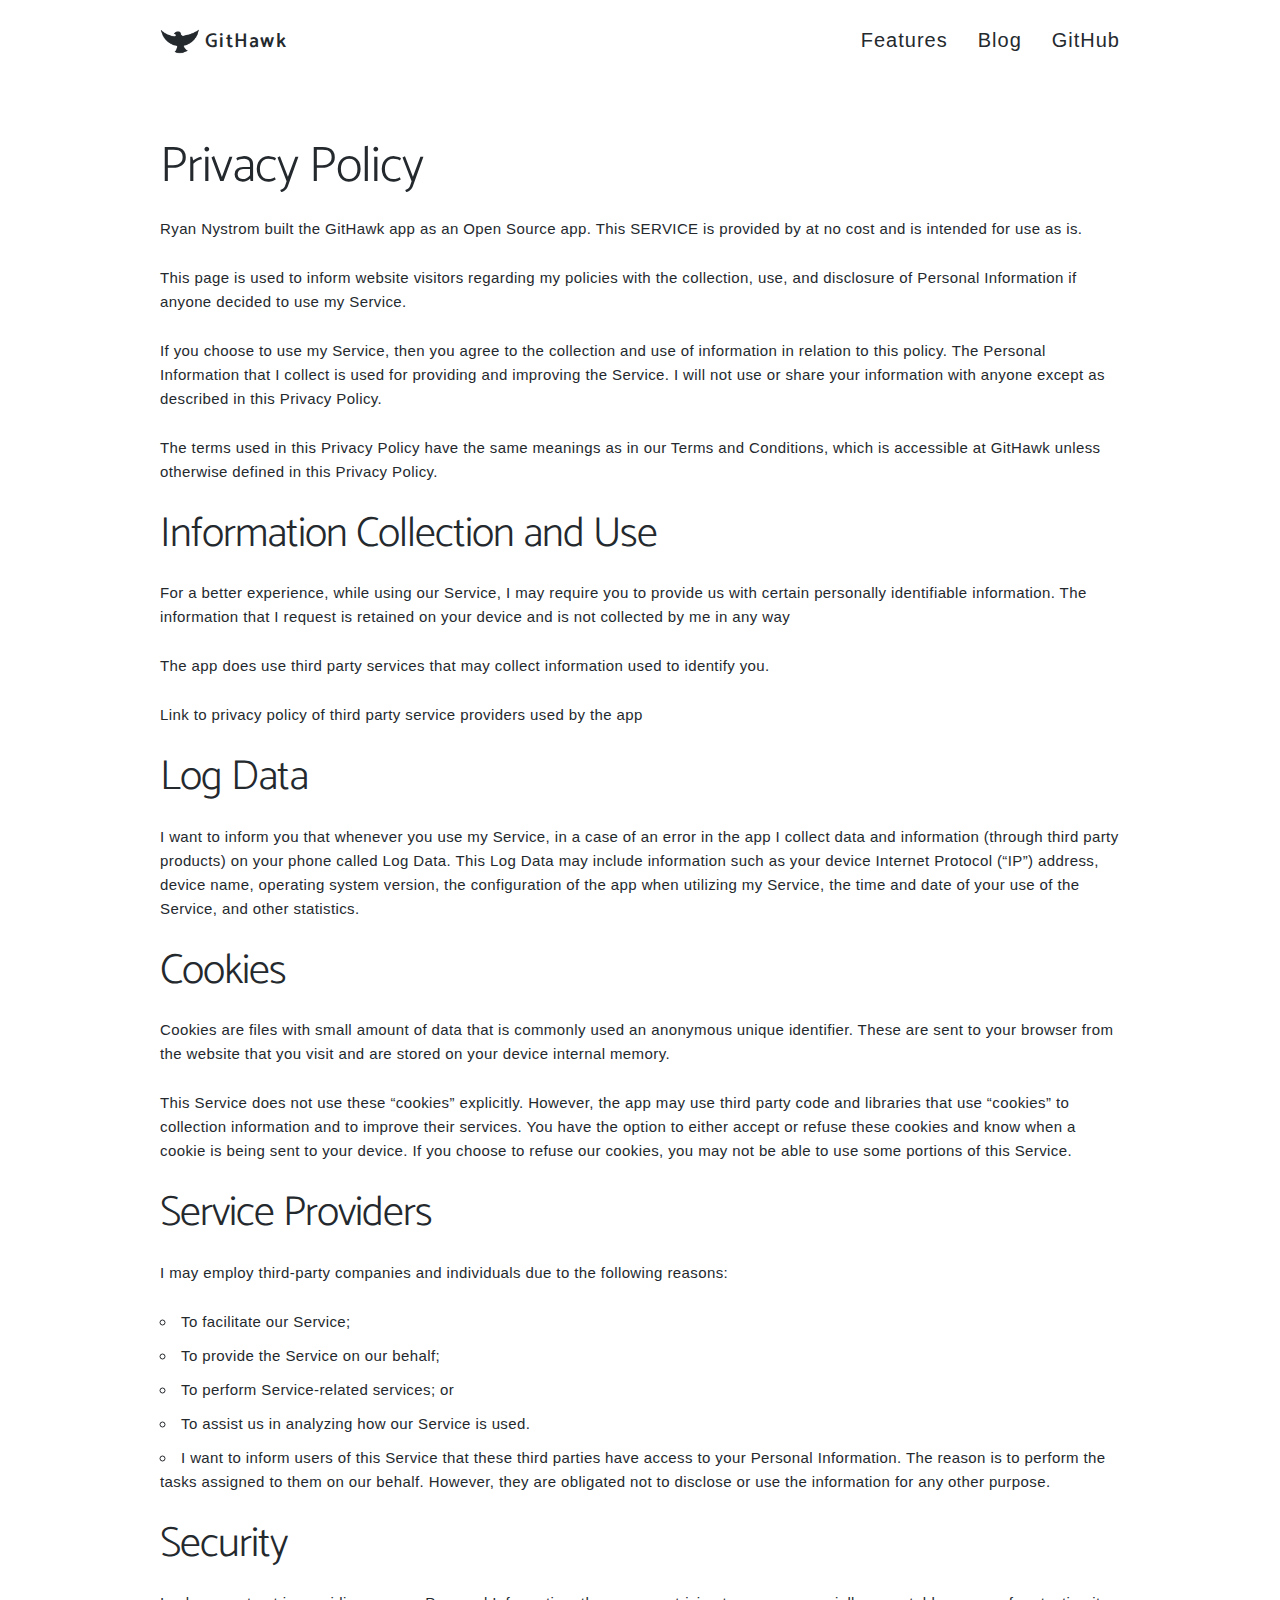
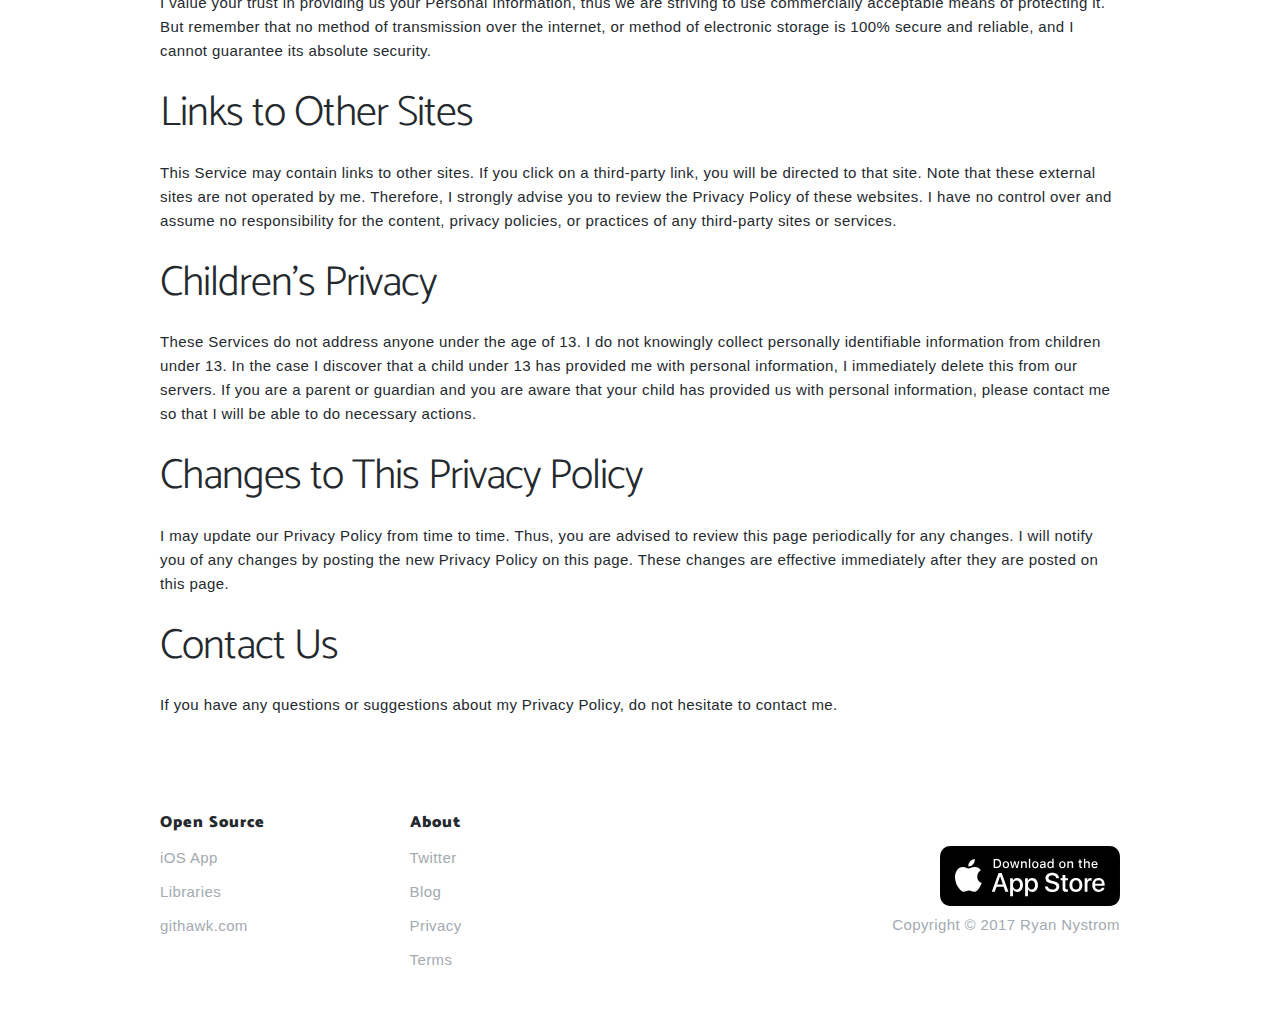
==== privacy.html @ 4fc364b2 "Total redesign" ====
<!DOCTYPE html>
<html lang="en">
<head>

  <!-- Basic Page Needs
  –––––––––––––––––––––––––––––––––––––––––––––––––– -->
  <meta charset="utf-8">
  <title>GitHawk - Privacy</title>
  <meta name="author" content="Ryan Nystrom">
  <meta name="description" content="The simplest GitHub notifications manager for iOS.">
  <meta name="keywords" content="github,ios,app,githawk,notification,open,source,manager,project,iphone">

  <!-- Mobile Specific Metas
  –––––––––––––––––––––––––––––––––––––––––––––––––– -->
  <meta name="viewport" content="width=device-width, initial-scale=1">

  <!-- FONT
  –––––––––––––––––––––––––––––––––––––––––––––––––– -->
  <link href="https://fonts.googleapis.com/css?family=Catamaran" rel="stylesheet">

  <!-- CSS
  –––––––––––––––––––––––––––––––––––––––––––––––––– -->
  <link rel="stylesheet" href="css/normalize.css">
  <link rel="stylesheet" href="css/skeleton.css">
  <link rel="stylesheet" href="css/style.css">

  <!-- Favicon
  –––––––––––––––––––––––––––––––––––––––––––––––––– -->
  <link rel="icon" href="images/favicon_16x16.png" sizes="16x16" type="image/png">
  <link rel="icon" href="images/favicon_32x32.png" sizes="32x32" type="image/png">
  <link rel="icon" href="images/favicon_64x64.png" sizes="64x64" type="image/png">
  <link rel="icon" href="images/favicon_128x128.png" sizes="128x128" type="image/png">

  <!-- Google Analytics
  –––––––––––––––––––––––––––––––––––––––––––––––––– -->
  <meta name="google-site-verification" content="r3MoSMlvoUeSAnNSJwop6cSPimkjlE3eJ98oXfRuu4M" />
  <script>
      (function(i,s,o,g,r,a,m){i['GoogleAnalyticsObject']=r;i[r]=i[r]||function(){
      (i[r].q=i[r].q||[]).push(arguments)},i[r].l=1*new Date();a=s.createElement(o),
      m=s.getElementsByTagName(o)[0];a.async=1;a.src=g;m.parentNode.insertBefore(a,m)
      })(window,document,'script','https://www.google-analytics.com/analytics.js','ga');

      ga('create', 'UA-103615039-1', 'auto');
      ga('send', 'pageview');

    </script>

</head>
<body>

  <div class="container content-page">

    <div class="row navbar">
      <div class="navbar-left">
        <a href="/">
          <img class="logo" src="images/logo.png">
          <h2>GitHawk</h2>
        </a>
      </div>
      <div class="navbar-right">
        <div class="nav-item"><a href="#features">Features</a></div>
        <div class="nav-item"><a href="http://blog.githawk.com">Blog</a></div>
        <div class="nav-item"><a href="https://github.com/githawkapp/githawk">GitHub</a></div>
      </div>
    </div>

    <div class="row">

      <h1>Privacy Policy</h1>

      <p>Ryan Nystrom built the GitHawk app as an Open Source app. This SERVICE is provided by at no cost and is intended for use as is.</p>

      <p>This page is used to inform website visitors regarding my policies with the collection, use, and disclosure of Personal Information if anyone decided to use my Service.</p>

      <p>If you choose to use my Service, then you agree to the collection and use of information in relation to this policy. The Personal Information that I collect is used for providing and improving the Service. I will not use or share your information with anyone except as described in this Privacy Policy.</p>

      <p>The terms used in this Privacy Policy have the same meanings as in our Terms and Conditions, which is accessible at GitHawk unless otherwise defined in this Privacy Policy.</p>

      <h2>Information Collection and Use</h2>

      <p>For a better experience, while using our Service, I may require you to provide us with certain personally identifiable information. The information that I request is retained on your device and is not collected by me in any way</p>

      <p>The app does use third party services that may collect information used to identify you.</p>

      <p>Link to privacy policy of third party service providers used by the app</p>

      <h2>Log Data</h2>

      <p>I want to inform you that whenever you use my Service, in a case of an error in the app I collect data and information (through third party products) on your phone called Log Data. This Log Data may include information such as your device Internet Protocol (“IP”) address, device name, operating system version, the configuration of the app when utilizing my Service, the time and date of your use of the Service, and other statistics.</p>

      <h2>Cookies</h2>

      <p>Cookies are files with small amount of data that is commonly used an anonymous unique identifier. These are sent to your browser from the website that you visit and are stored on your device internal memory.</p>

      <p>This Service does not use these “cookies” explicitly. However, the app may use third party code and libraries that use “cookies” to collection information and to improve their services. You have the option to either accept or refuse these cookies and know when a cookie is being sent to your device. If you choose to refuse our cookies, you may not be able to use some portions of this Service.</p>

      <h2>Service Providers</h2>

      <p>I may employ third-party companies and individuals due to the following reasons:</p>

      <ul>
        <li>To facilitate our Service;</li>
        <li>To provide the Service on our behalf;</li>
        <li>To perform Service-related services; or</li>
        <li>To assist us in analyzing how our Service is used.</li>
        <li>I want to inform users of this Service that these third parties have access to your Personal Information. The reason is to perform the tasks assigned to them on our behalf. However, they are obligated not to disclose or use the information for any other purpose.</li>
      </ul>

      <h2>Security</h2>

      <p>I value your trust in providing us your Personal Information, thus we are striving to use commercially acceptable means of protecting it. But remember that no method of transmission over the internet, or method of electronic storage is 100% secure and reliable, and I cannot guarantee its absolute security.</p>

      <h2>Links to Other Sites</h2>

      <p>This Service may contain links to other sites. If you click on a third-party link, you will be directed to that site. Note that these external sites are not operated by me. Therefore, I strongly advise you to review the Privacy Policy of these websites. I have no control over and assume no responsibility for the content, privacy policies, or practices of any third-party sites or services.</p>

      <h2>Children’s Privacy</h2>

      <p>These Services do not address anyone under the age of 13. I do not knowingly collect personally identifiable information from children under 13. In the case I discover that a child under 13 has provided me with personal information, I immediately delete this from our servers. If you are a parent or guardian and you are aware that your child has provided us with personal information, please contact me so that I will be able to do necessary actions.</p>

      <h2>Changes to This Privacy Policy</h2>

      <p>I may update our Privacy Policy from time to time. Thus, you are advised to review this page periodically for any changes. I will notify you of any changes by posting the new Privacy Policy on this page. These changes are effective immediately after they are posted on this page.</p>

      <h2>Contact Us</h2>

      <p>If you have any questions or suggestions about my Privacy Policy, do not hesitate to <a href="mailTo:rnystrom@whoisryannystrom.com">contact me</a>.</p>

    </div>    

    <div class="row footer">
      <div class="three columns">
        <h6>Open Source</h6>
        <ul class="footer-list">
          <li><a href="https://github.com/GitHawkApp/GitHawk">iOS App</a></li>
          <li><a href="https://github.com/GitHawkApp">Libraries</a></li>
          <li><a href="https://github.com/GitHawkApp/githawk.com">githawk.com</a></li>
        </ul>
      </div>
      <div class="three columns">
        <h6>About</h6>
        <ul class="footer-list">
          <li><a href="https://twitter.com/githawk">Twitter</a></li>
          <li><a href="http://blog.githawk.com">Blog</a></li>
          <li><a href="http://githawk.com/privacy.html">Privacy</a></li>
          <li><a href="http://githawk.com/terms.html">Terms</a></li>
        </ul>
      </div>
      <div class="one-half column footer-badge">
        <h6>&nbsp;</h6>
        <div class="app-store-badge-footer">
          <a href="https://itunes.apple.com/us/app/githawk-for-github/id1252320249?ls=1&mt=8">
            <img src="images/download.svg" />
          </a>
        </div>
        <p>Copyright © 2017 Ryan Nystrom</p>
      </div>
    </div>

  </div>

</body>
</html>
---- css/skeleton.css ----
/*
* Skeleton V2.0.4
* Copyright 2014, Dave Gamache
* www.getskeleton.com
* Free to use under the MIT license.
* http://www.opensource.org/licenses/mit-license.php
* 12/29/2014
*/


/* Table of contents
––––––––––––––––––––––––––––––––––––––––––––––––––
- Grid
- Base Styles
- Typography
- Links
- Buttons
- Forms
- Lists
- Code
- Tables
- Spacing
- Utilities
- Clearing
- Media Queries
*/


/* Grid
–––––––––––––––––––––––––––––––––––––––––––––––––– */
.container {
  position: relative;
  width: 100%;
  max-width: 960px;
  margin: 0 auto;
  padding: 0 20px;
  box-sizing: border-box; }
.column,
.columns {
  width: 100%;
  float: left;
  box-sizing: border-box; }

/* For devices larger than 400px */
@media (min-width: 400px) {
  .container {
    width: 85%;
    padding: 0; }
}

/* For devices larger than 550px */
@media (min-width: 550px) {
  .container {
    width: 80%; }
  .column,
  .columns {
    margin-left: 4%; }
  .column:first-child,
  .columns:first-child {
    margin-left: 0; }

  .one.column,
  .one.columns                    { width: 4.66666666667%; }
  .two.columns                    { width: 13.3333333333%; }
  .three.columns                  { width: 22%;            }
  .four.columns                   { width: 30.6666666667%; }
  .five.columns                   { width: 39.3333333333%; }
  .six.columns                    { width: 48%;            }
  .seven.columns                  { width: 56.6666666667%; }
  .eight.columns                  { width: 65.3333333333%; }
  .nine.columns                   { width: 74.0%;          }
  .ten.columns                    { width: 82.6666666667%; }
  .eleven.columns                 { width: 91.3333333333%; }
  .twelve.columns                 { width: 100%; margin-left: 0; }

  .one-third.column               { width: 30.6666666667%; }
  .two-thirds.column              { width: 65.3333333333%; }

  .one-half.column                { width: 48%; }

  /* Offsets */
  .offset-by-one.column,
  .offset-by-one.columns          { margin-left: 8.66666666667%; }
  .offset-by-two.column,
  .offset-by-two.columns          { margin-left: 17.3333333333%; }
  .offset-by-three.column,
  .offset-by-three.columns        { margin-left: 26%;            }
  .offset-by-four.column,
  .offset-by-four.columns         { margin-left: 34.6666666667%; }
  .offset-by-five.column,
  .offset-by-five.columns         { margin-left: 43.3333333333%; }
  .offset-by-six.column,
  .offset-by-six.columns          { margin-left: 52%;            }
  .offset-by-seven.column,
  .offset-by-seven.columns        { margin-left: 60.6666666667%; }
  .offset-by-eight.column,
  .offset-by-eight.columns        { margin-left: 69.3333333333%; }
  .offset-by-nine.column,
  .offset-by-nine.columns         { margin-left: 78.0%;          }
  .offset-by-ten.column,
  .offset-by-ten.columns          { margin-left: 86.6666666667%; }
  .offset-by-eleven.column,
  .offset-by-eleven.columns       { margin-left: 95.3333333333%; }

  .offset-by-one-third.column,
  .offset-by-one-third.columns    { margin-left: 34.6666666667%; }
  .offset-by-two-thirds.column,
  .offset-by-two-thirds.columns   { margin-left: 69.3333333333%; }

  .offset-by-one-half.column,
  .offset-by-one-half.columns     { margin-left: 52%; }

}


/* Base Styles
–––––––––––––––––––––––––––––––––––––––––––––––––– */
/* NOTE
html is set to 62.5% so that all the REM measurements throughout Skeleton
are based on 10px sizing. So basically 1.5rem = 15px :) */
html {
  font-size: 62.5%; }
body {
  font-size: 1.5em; /* currently ems cause chrome bug misinterpreting rems on body element */
  line-height: 1.6;
  font-weight: 400;
  font-family: "Raleway", "HelveticaNeue", "Helvetica Neue", Helvetica, Arial, sans-serif;
  color: #222; }


/* Typography
–––––––––––––––––––––––––––––––––––––––––––––––––– */
h1, h2, h3, h4, h5, h6 {
  margin-top: 0;
  margin-bottom: 2rem;
  font-weight: 300; }
h1 { font-size: 4.0rem; line-height: 1.2;  letter-spacing: -.1rem;}
h2 { font-size: 3.6rem; line-height: 1.25; letter-spacing: -.1rem; }
h3 { font-size: 3.0rem; line-height: 1.3;  letter-spacing: -.1rem; }
h4 { font-size: 2.4rem; line-height: 1.35; letter-spacing: -.08rem; }
h5 { font-size: 1.8rem; line-height: 1.5;  letter-spacing: -.05rem; }
h6 { font-size: 1.5rem; line-height: 1.6;  letter-spacing: 0; }

/* Larger than phablet */
@media (min-width: 550px) {
  h1 { font-size: 5.0rem; }
  h2 { font-size: 4.2rem; }
  h3 { font-size: 3.6rem; }
  h4 { font-size: 3.0rem; }
  h5 { font-size: 2.4rem; }
  h6 { font-size: 1.5rem; }
}

p {
  margin-top: 0; }


/* Links
–––––––––––––––––––––––––––––––––––––––––––––––––– */
a {
  color: #1EAEDB; }
a:hover {
  color: #0FA0CE; }


/* Buttons
–––––––––––––––––––––––––––––––––––––––––––––––––– */
.button,
button,
input[type="submit"],
input[type="reset"],
input[type="button"] {
  display: inline-block;
  height: 38px;
  padding: 0 30px;
  color: #555;
  text-align: center;
  font-size: 11px;
  font-weight: 600;
  line-height: 38px;
  letter-spacing: .1rem;
  text-transform: uppercase;
  text-decoration: none;
  white-space: nowrap;
  background-color: transparent;
  border-radius: 4px;
  border: 1px solid #bbb;
  cursor: pointer;
  box-sizing: border-box; }
.button:hover,
button:hover,
input[type="submit"]:hover,
input[type="reset"]:hover,
input[type="button"]:hover,
.button:focus,
button:focus,
input[type="submit"]:focus,
input[type="reset"]:focus,
input[type="button"]:focus {
  color: #333;
  border-color: #888;
  outline: 0; }
.button.button-primary,
button.button-primary,
input[type="submit"].button-primary,
input[type="reset"].button-primary,
input[type="button"].button-primary {
  color: #FFF;
  background-color: #33C3F0;
  border-color: #33C3F0; }
.button.button-primary:hover,
button.button-primary:hover,
input[type="submit"].button-primary:hover,
input[type="reset"].button-primary:hover,
input[type="button"].button-primary:hover,
.button.button-primary:focus,
button.button-primary:focus,
input[type="submit"].button-primary:focus,
input[type="reset"].button-primary:focus,
input[type="button"].button-primary:focus {
  color: #FFF;
  background-color: #1EAEDB;
  border-color: #1EAEDB; }


/* Forms
–––––––––––––––––––––––––––––––––––––––––––––––––– */
input[type="email"],
input[type="number"],
input[type="search"],
input[type="text"],
input[type="tel"],
input[type="url"],
input[type="password"],
textarea,
select {
  height: 38px;
  padding: 6px 10px; /* The 6px vertically centers text on FF, ignored by Webkit */
  background-color: #fff;
  border: 1px solid #D1D1D1;
  border-radius: 4px;
  box-shadow: none;
  box-sizing: border-box; }
/* Removes awkward default styles on some inputs for iOS */
input[type="email"],
input[type="number"],
input[type="search"],
input[type="text"],
input[type="tel"],
input[type="url"],
input[type="password"],
textarea {
  -webkit-appearance: none;
     -moz-appearance: none;
          appearance: none; }
textarea {
  min-height: 65px;
  padding-top: 6px;
  padding-bottom: 6px; }
input[type="email"]:focus,
input[type="number"]:focus,
input[type="search"]:focus,
input[type="text"]:focus,
input[type="tel"]:focus,
input[type="url"]:focus,
input[type="password"]:focus,
textarea:focus,
select:focus {
  border: 1px solid #33C3F0;
  outline: 0; }
label,
legend {
  display: block;
  margin-bottom: .5rem;
  font-weight: 600; }
fieldset {
  padding: 0;
  border-width: 0; }
input[type="checkbox"],
input[type="radio"] {
  display: inline; }
label > .label-body {
  display: inline-block;
  margin-left: .5rem;
  font-weight: normal; }


/* Lists
–––––––––––––––––––––––––––––––––––––––––––––––––– */
ul {
  list-style: circle inside; }
ol {
  list-style: decimal inside; }
ol, ul {
  padding-left: 0;
  margin-top: 0; }
ul ul,
ul ol,
ol ol,
ol ul {
  margin: 1.5rem 0 1.5rem 3rem;
  font-size: 90%; }
li {
  margin-bottom: 1rem; }


/* Code
–––––––––––––––––––––––––––––––––––––––––––––––––– */
code {
  padding: .2rem .5rem;
  margin: 0 .2rem;
  font-size: 90%;
  white-space: nowrap;
  background: #F1F1F1;
  border: 1px solid #E1E1E1;
  border-radius: 4px; }
pre > code {
  display: block;
  padding: 1rem 1.5rem;
  white-space: pre; }


/* Tables
–––––––––––––––––––––––––––––––––––––––––––––––––– */
th,
td {
  padding: 12px 15px;
  text-align: left;
  border-bottom: 1px solid #E1E1E1; }
th:first-child,
td:first-child {
  padding-left: 0; }
th:last-child,
td:last-child {
  padding-right: 0; }


/* Spacing
–––––––––––––––––––––––––––––––––––––––––––––––––– */
button,
.button {
  margin-bottom: 1rem; }
input,
textarea,
select,
fieldset {
  margin-bottom: 1.5rem; }
pre,
blockquote,
dl,
figure,
table,
p,
ul,
ol,
form {
  margin-bottom: 2.5rem; }


/* Utilities
–––––––––––––––––––––––––––––––––––––––––––––––––– */
.u-full-width {
  width: 100%;
  box-sizing: border-box; }
.u-max-full-width {
  max-width: 100%;
  box-sizing: border-box; }
.u-pull-right {
  float: right; }
.u-pull-left {
  float: left; }


/* Misc
–––––––––––––––––––––––––––––––––––––––––––––––––– */
hr {
  margin-top: 3rem;
  margin-bottom: 3.5rem;
  border-width: 0;
  border-top: 1px solid #E1E1E1; }


/* Clearing
–––––––––––––––––––––––––––––––––––––––––––––––––– */

/* Self Clearing Goodness */
.container:after,
.row:after,
.u-cf {
  content: "";
  display: table;
  clear: both; }


/* Media Queries
–––––––––––––––––––––––––––––––––––––––––––––––––– */
/*
Note: The best way to structure the use of media queries is to create the queries
near the relevant code. For example, if you wanted to change the styles for buttons
on small devices, paste the mobile query code up in the buttons section and style it
there.
*/


/* Larger than mobile */
@media (min-width: 400px) {}

/* Larger than phablet (also point when grid becomes active) */
@media (min-width: 550px) {}

/* Larger than tablet */
@media (min-width: 750px) {}

/* Larger than desktop */
@media (min-width: 1000px) {}

/* Larger than Desktop HD */
@media (min-width: 1200px) {}
---- css/style.css ----
/* Reset */
body {
  font-family: 'San Francisco', -apple-system, BlinkMacSystemFont, 
    '.SFNSText-Regular', 'Helvetica Neue', Helvetica, sans-serif;
  color: #24292e;
  letter-spacing: 0.4px;
  -webkit-font-smoothing: antialiased;
  color: #24292e;
}
a {
  color: #24292e;
  text-decoration: none;
}
a:hover {
  color: #222222 !important; /* global override */
}
h1, h2, h3, h4, h5, h6 {
  font-family: 'Catamaran', -apple-system, BlinkMacSystemFont, 
    '.SFNSText-Regular', 'Helvetica Neue', Helvetica, sans-serif;
}
.nowrap {
  white-space: nowrap;
}

/* Navigation */
.navbar {
  padding: 2rem 0 0 0;
}
@media (min-width: 550px) { .navbar-left {
  float: left;
}}
.navbar-left a {
  display: flex;
  align-items: center;
  justify-content: center;
}
.navbar-left img {
  margin-right: 0.5rem;
}
.navbar-left h2 {
  font-size: 2rem;
  font-weight: 600;
  margin: 3px 0 0 0;
  letter-spacing: 1.3px;
}
.navbar-left .logo {
  height: 100%;
}
.navbar-right {
  display: flex;
  align-items: center;
  height: 4rem;
}
@media (min-width: 550px) { .navbar-right {
  float: right;
}}
.navbar-right a {
  flex: 1;
  font-size: 2rem;
  font-weight: 300;
  color: #e3ebf7;
  letter-spacing: 1px;
}
.navbar-right a:hover {
  opacity: 0.5;
}
@media (min-width: 550px) { .navbar-right a {
  margin: 0 0 0 1.5em;
}}
.nav-item {
  flex: 1;
  text-align: center;
}
.navbar a {
  color: #24292e;
  height: 4rem;
}

/* Hero */
.hero-container a {
  color: #ffffff;
}
.hero-container a:hover {
  color: #ffffff !important;
}
.hero-backing-container {
  color: #ffffff;
  width: 100%;
  /* Permalink - use to edit and share this gradient: 
    http://colorzilla.com/gradient-editor/#2d65cc+0,58afde+100 */
  background: #2d65cc; /* Old browsers */
  background: -moz-linear-gradient(-45deg, #2d65cc 0%, #58afde 100%); 
    /* FF3.6-15 */
  background: -webkit-linear-gradient(-45deg, #2d65cc 0%,#58afde 100%); 
    /* Chrome10-25,Safari5.1-6 */
  background: linear-gradient(135deg, #2d65cc 0%,#58afde 100%); /* W3C, IE10+,
    FF16+, Chrome26+, Opera12+, Safari7+ */
  filter: progid:DXImageTransform.Microsoft.gradient( startColorstr='#2d65cc', 
    endColorstr='#58afde',GradientType=1 ); /* IE6-9 fallback on horizontal 
    gradient */
}
.hero-container {
  background-image: url(../images/wave.svg);
  background-position: center bottom;
  background-size: 100%;
  background-repeat: no-repeat;
  position: relative;
}
.screenshots {
  text-align: center;
}
.screenshots img {
  max-height: 850px;
  margin-bottom: -20%;
  max-width: 100%;
}
@media (min-width: 550px) { .screenshots img {
  margin-right: -100px; /* adjust for image shadow */
  max-width: 160%; /* feels about right */
}}
.hero-lead {
  margin-top: 10%;
  font-size: 2rem;
  font-weight: 300;
  letter-spacing: 0.6px;
}
@media (min-width: 550px) { .hero-lead {
  margin-top: 21%;
  margin-bottom: 30%;
}}
.hero-lead h1 {
  letter-spacing: 1.3px;
  font-weight: 600;
  font-size: 3.5rem;
  text-align: center;
  margin-bottom: 2rem;
}
@media (min-width: 550px) { .hero-lead h1 {
  text-align: left;
}}
.hero-lead p {
  color: #e3ebf7;
}
.hero-lead strong {
  color: #ffffff;
}
.app-store-badge {
  text-align: center;
}
@media (min-width: 550px) { .app-store-badge {
  margin-top: 5rem;
  text-align: left;
}}
.app-store-badge img {
  width: 200px;
}
.hero-lead .hero-free {
  font-family: 'San Francisco', -apple-system, BlinkMacSystemFont, 
    '.SFNSText-Regular', 'Helvetica Neue', Helvetica, sans-serif;
  font-weight: 200;
  /*font-style: italic;*/
}

/* Features */
#features {
  margin-top: 15%;
}
@media (min-width: 550px) { #features {
  margin-top: 5%;
}}
@media (min-width: 1000px) { #features {
  /*margin-top: 0;*/
}}
.feature-image-container {
  text-align: center;
  /*margin-bottom: 5%;*/
}
.feature-image {
  /*margin-top: 0;*/
}
@media (min-width: 1000px) { .feature-image {
  /*margin-top: 10%;*/
}}
.feature-image img {
  border-radius: 10px;
  width: 100%;
  height: auto;
  max-width: 400px;

  /*https://scrumpy.io/*/
  -webkit-box-shadow: 0 2px 1px 0 rgba(0,0,0,.07), 0 5px 20px 0 rgba(0,0,0,.06),
    0 8px 40px 0 rgba(0,0,0,.04);
  box-shadow: 0 2px 1px 0 rgba(0,0,0,.07), 0 5px 20px 0 rgba(0,0,0,.06), 0 8px
    40px 0 rgba(0,0,0,.04); 
}
@media (min-width: 750px) { .feature-image img {
  max-width: 100%;
}}
.feature {
  /*margin-top: 5%;
  margin-bottom: 20%;*/
}
@media (min-width: 1000px) { .feature {
  /*margin-top: 28%;
  margin-bottom: 40px; */
}}
.feature h4 {
  font-weight: 600;
  letter-spacing: 1px;
  font-size: 2.3rem;
  margin-bottom: 1rem;
}
.feature p {
  font-size: 1.8rem;
  font-weight: 300;
}
.feature-row {
  display: flex;
  align-items: center;
  flex-wrap: wrap;
  margin-bottom: 10%;
}
@media (min-width: 750px) { .feature-row {
  flex-wrap: nowrap;
}}
/* alternate image and text for larger screens */
@media (min-width: 750px) { .feature-row:nth-child(even) {
    flex-direction: row-reverse;
  }
  .feature-row:nth-child(even) .feature {
    text-align: right;
  }
}
.feature-column {
  flex: 0 0 auto;
  flex-basis: 100%;
  max-width: 100%;
  margin-bottom: 2rem;
  /*padding: 0 2rem 2rem 0;*/
  /*padding: 0 2rem 2rem 0;*/
}
.feature-column:first-child {
  /*padding: 0 0 2rem 2rem; */
}
@media (min-width: 750px) { .feature-column {
  flex-basis: 45%;
  max-width: 45%;
  /*padding: 0 0 2rem 2rem;*/
}}
@media (min-width: 1000px) { .feature-column {
  /*padding: 0 0 4rem 4rem;*/
}}
.spacer-column {
  display: none;
  flex-basis: 10%;
  max-width: 10%;
  flex: 0;
}
@media (min-width: 750px) { .spacer-column {
  display: block;
}}
.spacer-column div {
  width: 1000px; /* dirty flex hack */
}
.feature-list {
  margin-bottom: 5%;
}
.feature-list img {
  width: 60px;
  margin-bottom: 1rem;
}
.feature-list h5 {
  font-size: 1.8rem;
  font-weight: 600;
  margin: 0;
  letter-spacing: 0.6px;
}
.feature-list p {
  font-size: 1.6rem;
  font-weight: 300;
}

/* Quotes */
.quote-title {
  margin-top: 10%;
  text-align: center;
}
.quote-mark {
  font-family: 'Catamaran', -apple-system, BlinkMacSystemFont, 
    '.SFNSText-Regular', 'Helvetica Neue', Helvetica, sans-serif;
  font-size: 10rem;
  line-height: 1rem;
  margin-top: 30px;
  margin-bottom: -20px;
  color: #a3aab1;
}
.quote {
  margin-top: 2rem;
  margin-bottom: 4rem;
}
.quote p {
  font-style: italic;
  font-weight: 300;
  margin-bottom: 1rem;
}
.quote .author a {
  line-height: 40px;
  font-weight: 500;
  text-transform: uppercase;
  display: flex;
  align-items: center;
  flex-flow: row nowrap
  display: inline-block;
}
.quote .author img {
  height: 40px;
  width: 40px;
  border-radius: 20px;
  margin-right: 1rem;
}
.quote .author h4 {
  margin: 0;
  font-size: 1.5rem;
  font-weight: 900;
  letter-spacing: 1px;
}

/* Footer */
.footer {
  margin-top: 5%;
  margin-bottom: 5%;
}
.footer h6 {
  /*text-transform: uppercase;*/
  font-weight: 900;
  font-size: 1.6rem;
  margin-top: 2rem;
  margin-bottom: 1rem;
  letter-spacing: 1px;
  /*color: #586069;*/
}
.footer a {
  color: #a3aab1;
}
.footer-badge {
  color: #a3aab1;
  text-align: center;
}
@media (min-width: 550px) { .footer-badge {
  text-align: right;
}}
.app-store-badge-footer img {
  width: 180px;
}
.footer-container {
  /*background: #24292e;*/
  width: 100%;
  margin-top: 5%;
  padding-top: 40px;
  padding-bottom: 40px;
}
.footer-list {
  list-style: none;
  margin: 0;
}

/* Content Pages */
.content-page .navbar {
  margin-bottom: 8%;
}
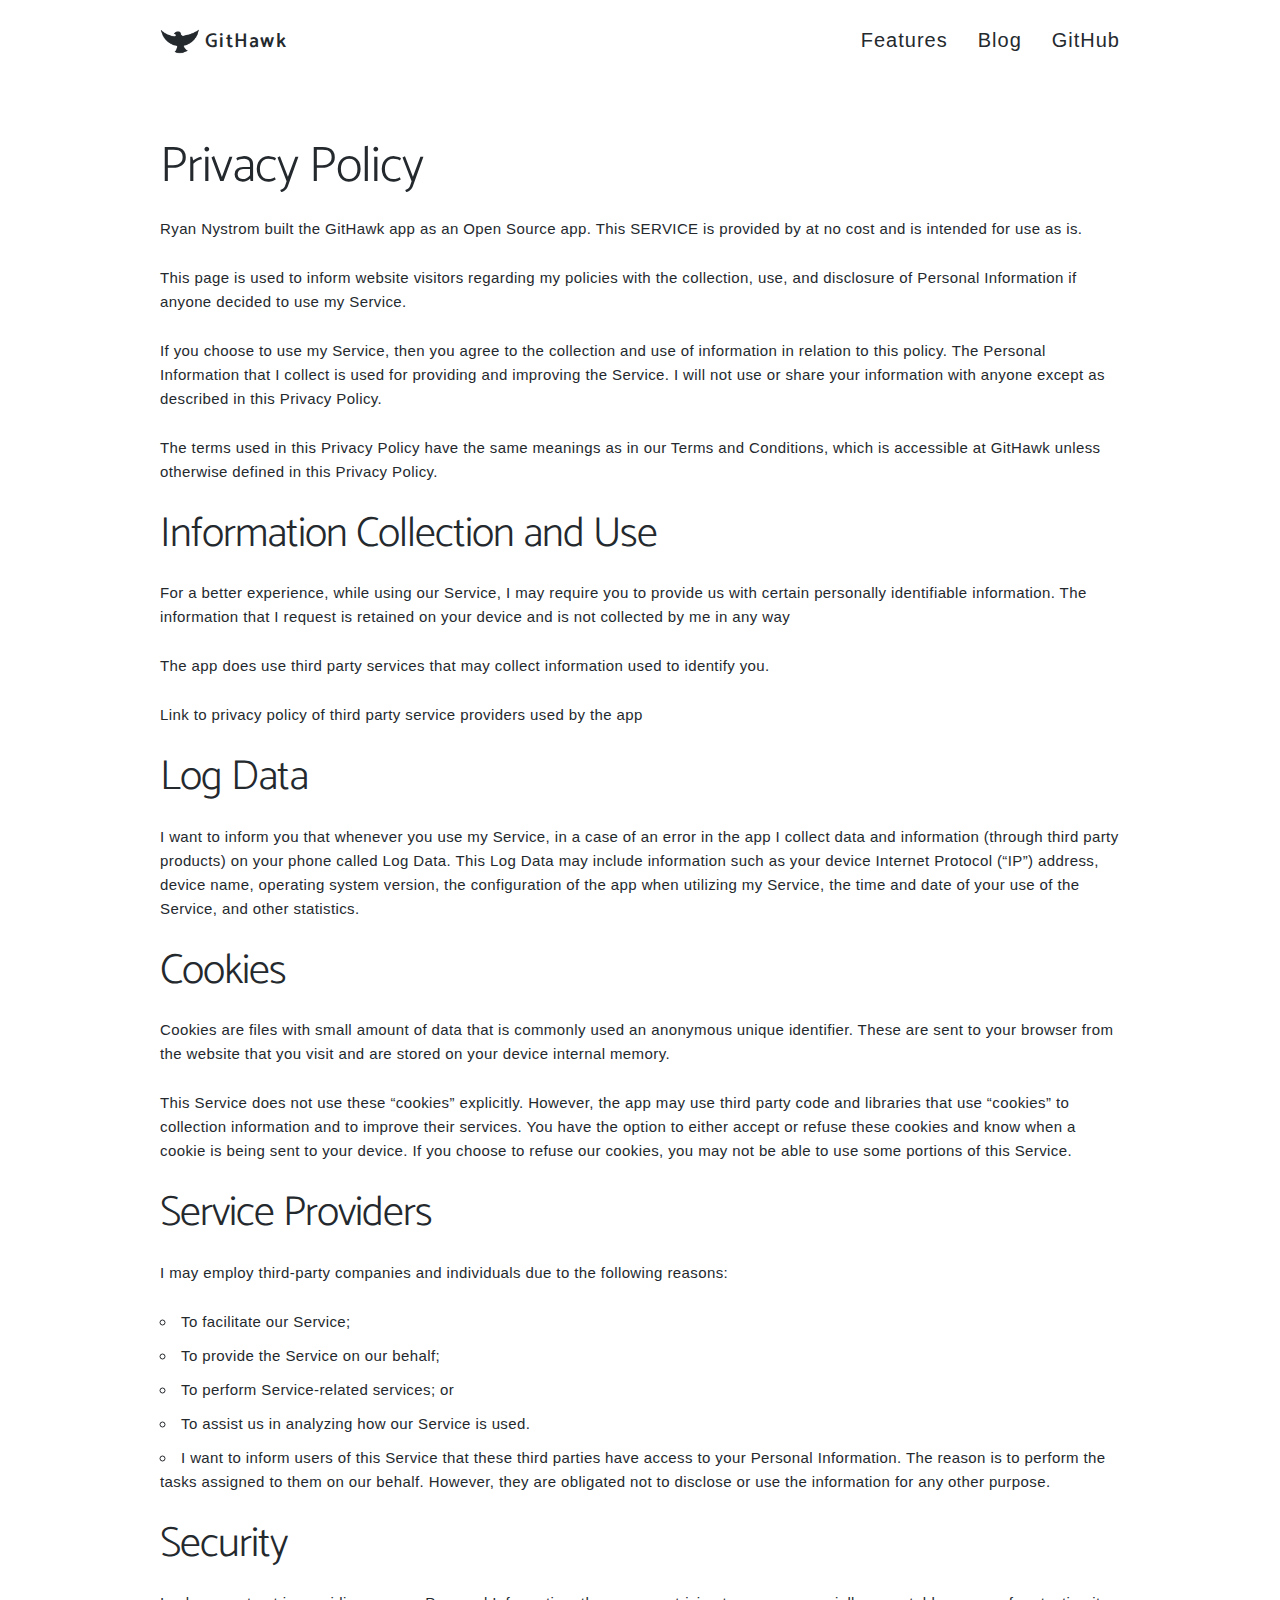
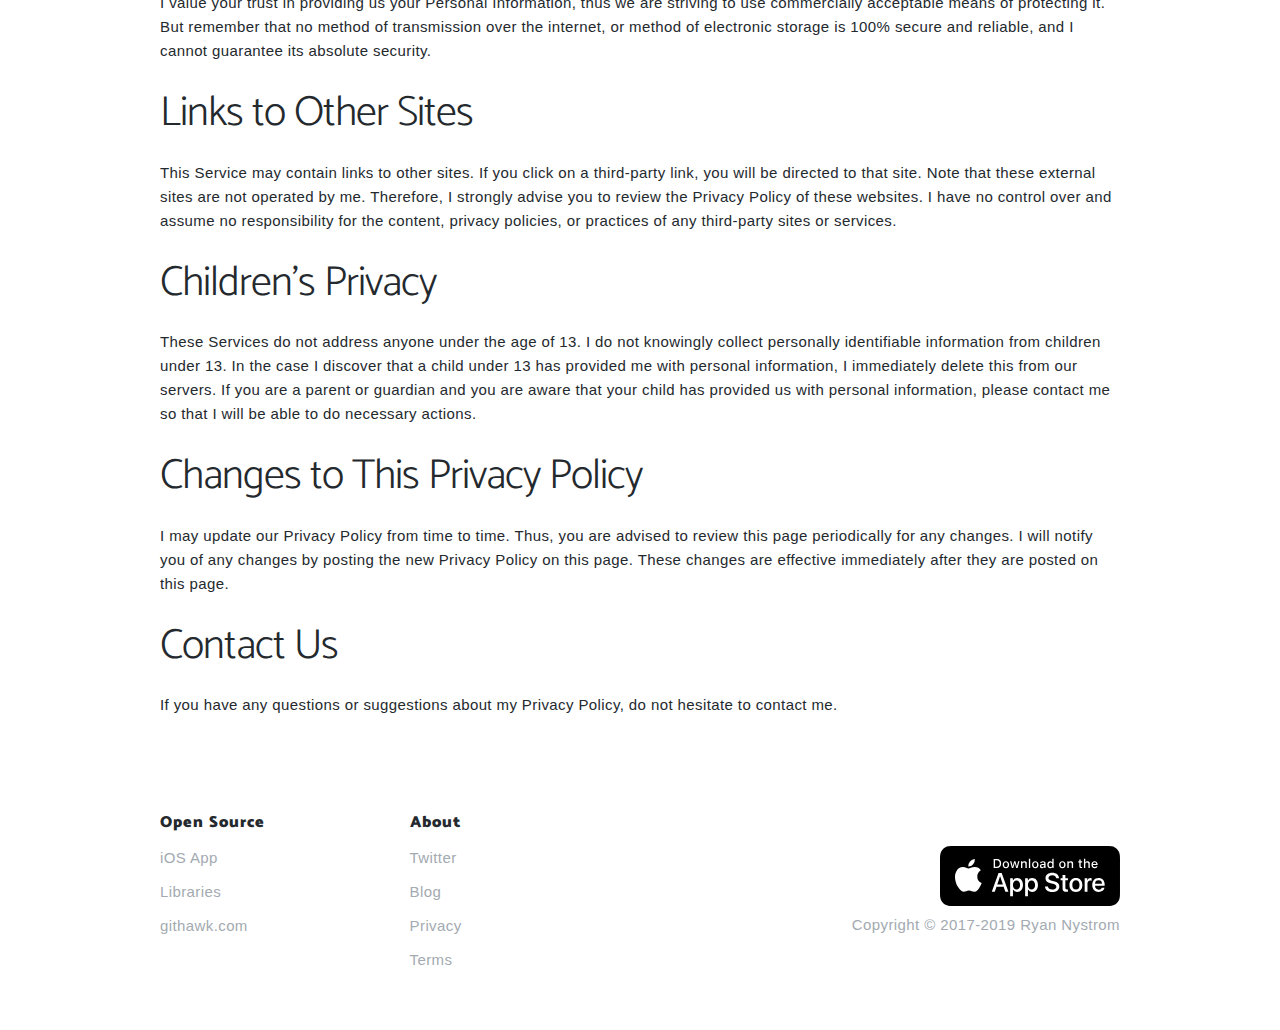
==== commit 92b8a975: "updated date at footer" ====
--- a/privacy.html
+++ b/privacy.html
@@ -153,7 +153,7 @@
             <img src="images/download.svg" />
           </a>
         </div>
-        <p>Copyright © 2017 Ryan Nystrom</p>
+        <p>Copyright © 2017-2019 Ryan Nystrom</p>
       </div>
     </div>
 
